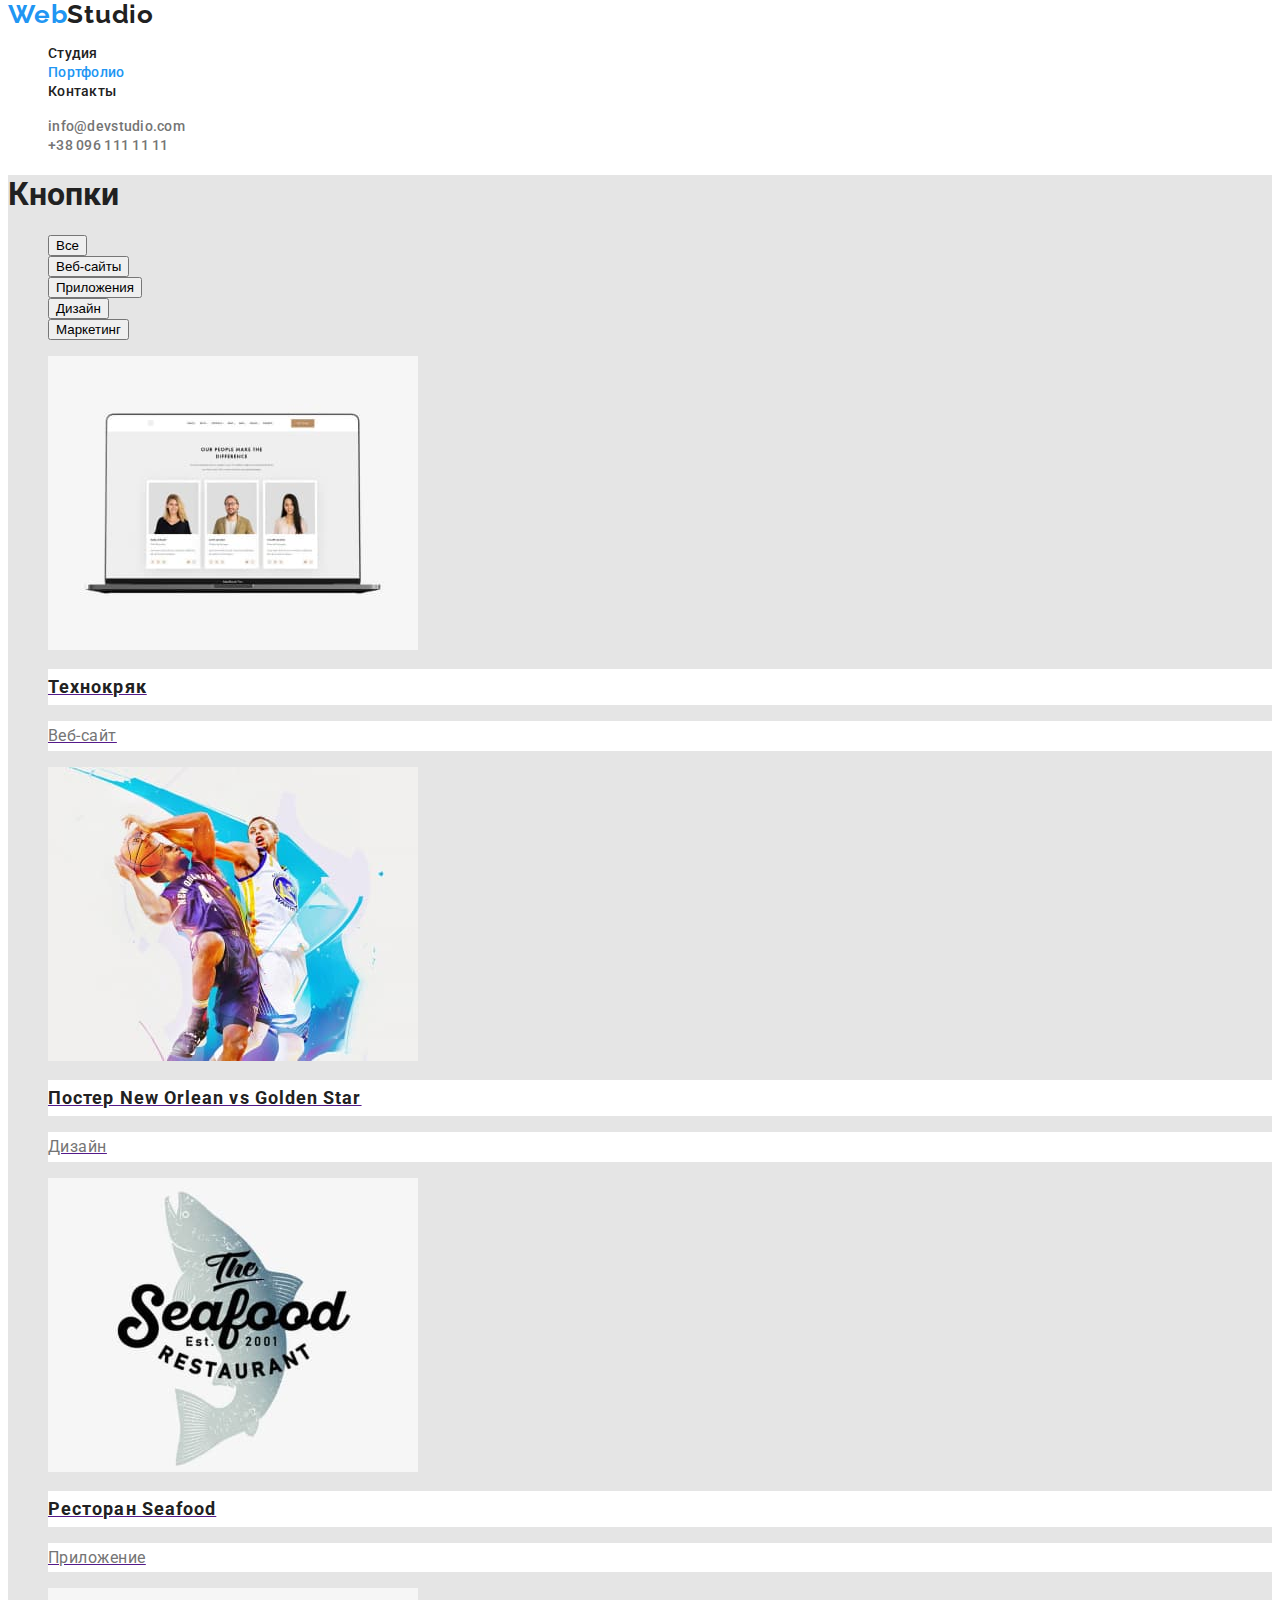
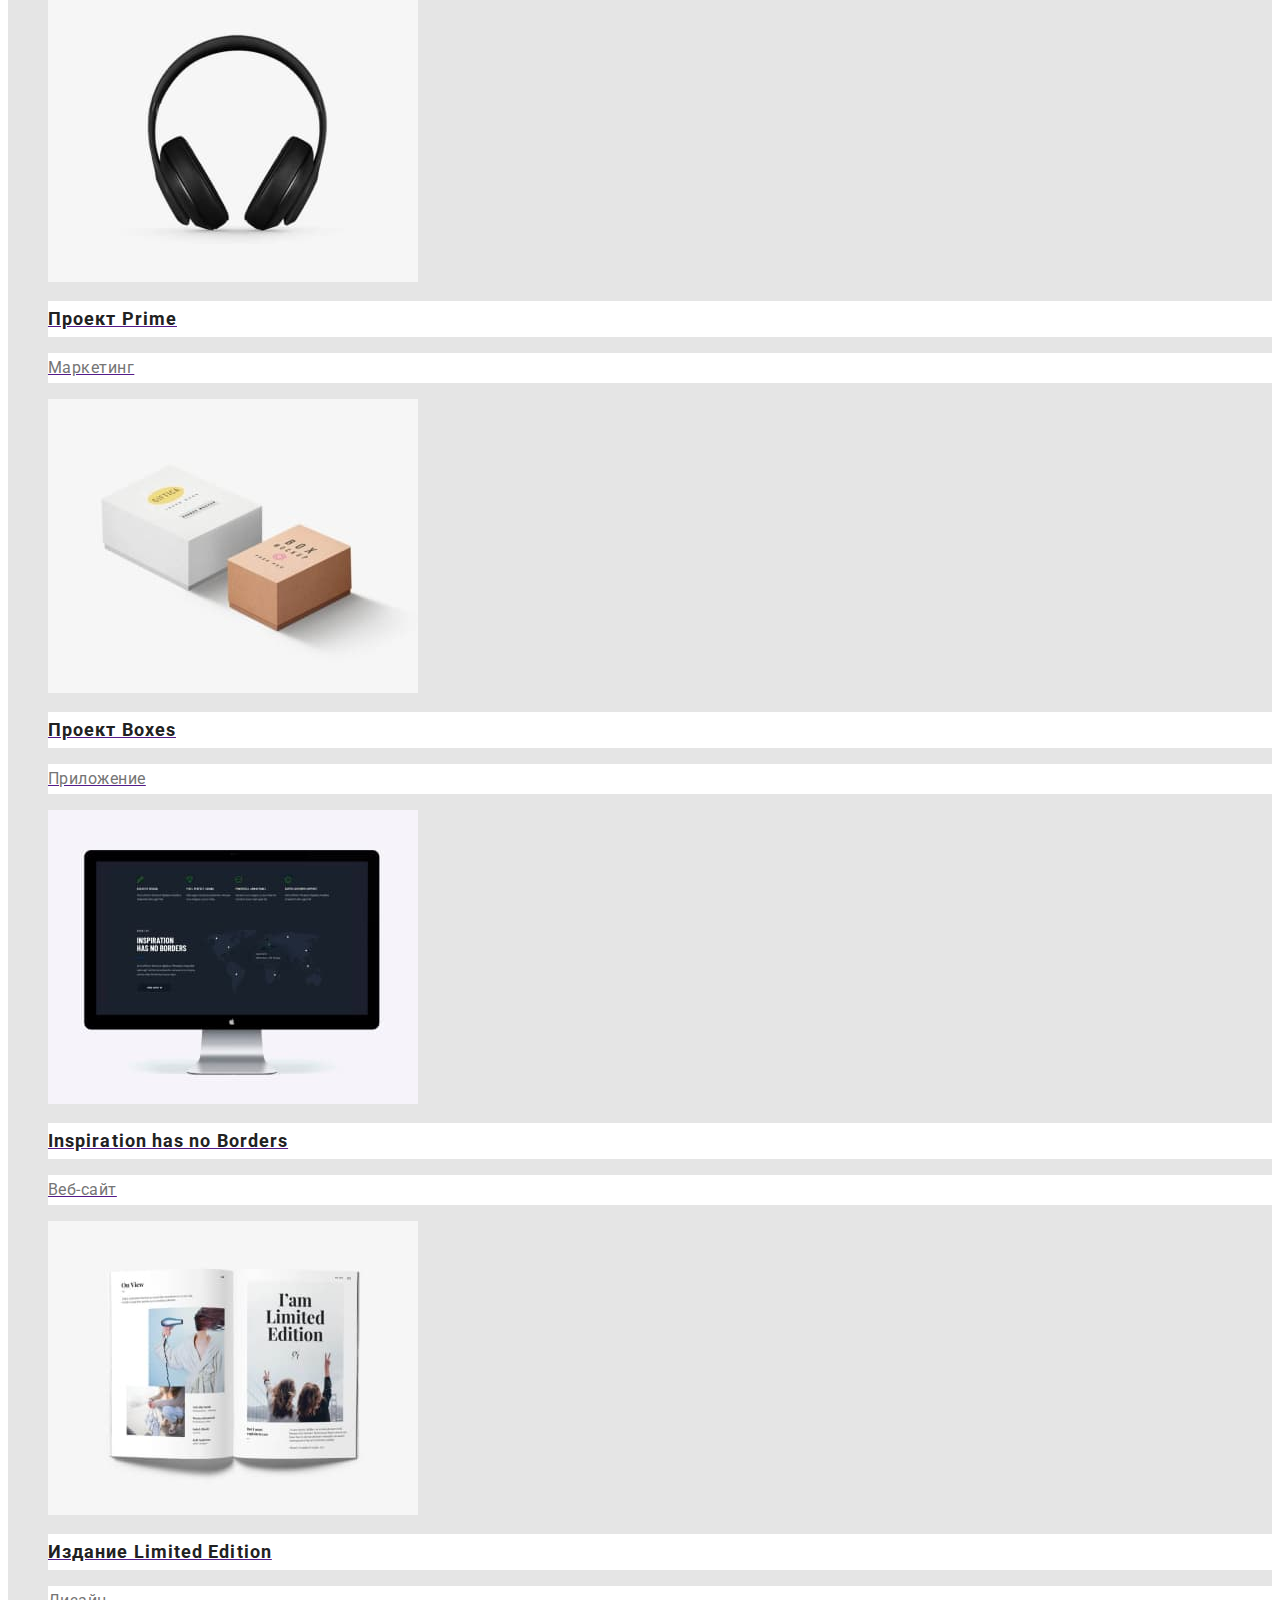
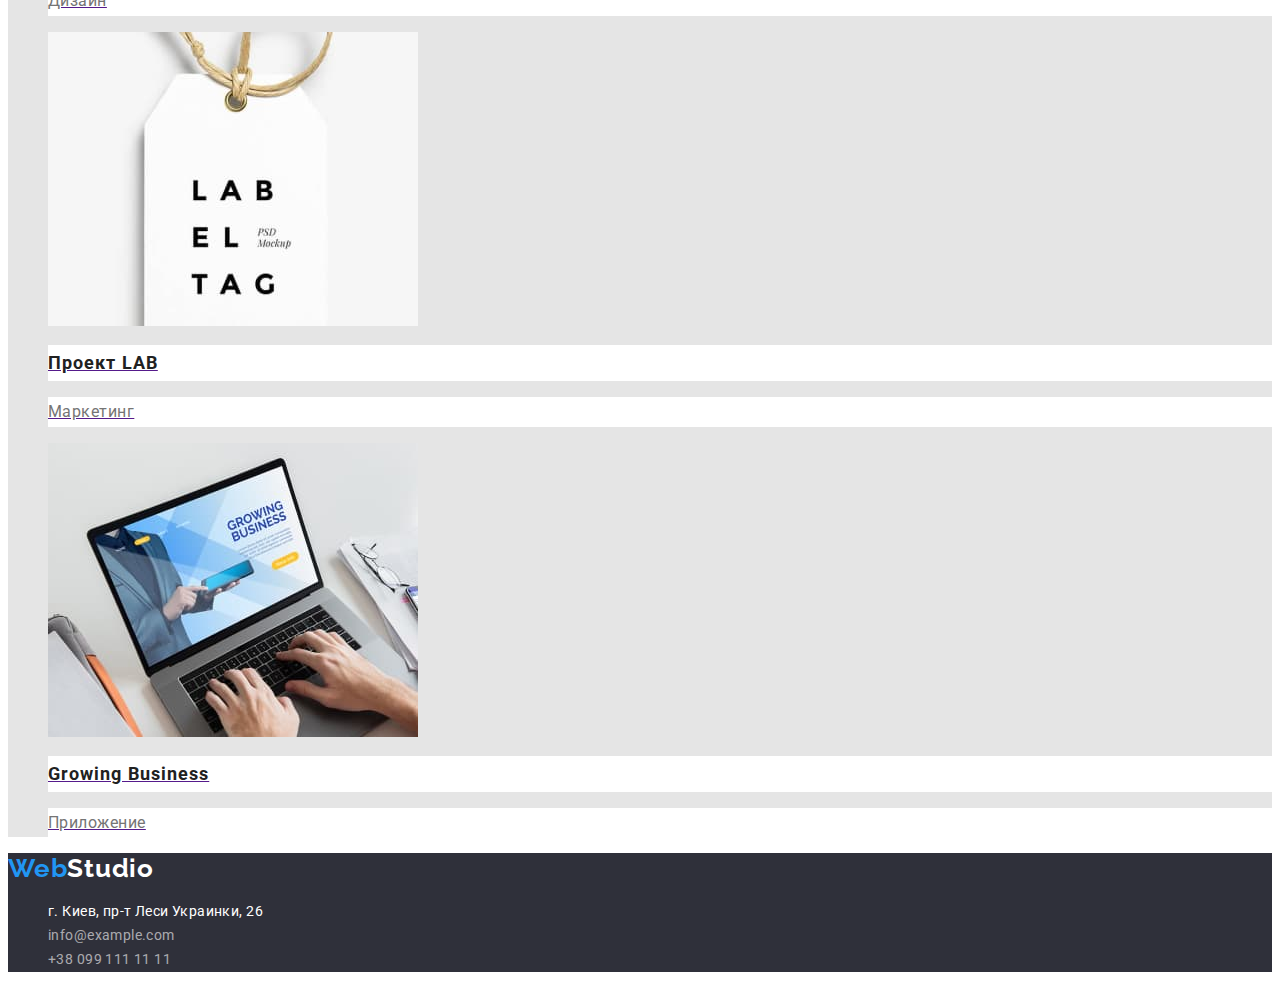
==== portfolio.html @ ed42fb60 "fix" ====
<!DOCTYPE html>
<html lang="ru">

<head>
    <meta charset="UTF-8" />
    <meta name="viewport" content="width=device-width, initial-scale=1.0" />
    <title>Document</title>
    <link rel="preconnect" href="https://fonts.googleapis.com">
    <link rel="preconnect" href="https://fonts.gstatic.com" crossorigin>
    <link
        href="https://fonts.googleapis.com/css2?family=Raleway:wght@700&family=Roboto:ital,wght@0,500;0,700;0,900;1,400&display=swap"
        rel="stylesheet">
    <link rel="stylesheet" href="./css/styles.css" />

</head>


<body>
    <!-- Шапка сайта -->
    <header class="header">
        <nav class="header-navigation">
            <a class="header-logo link" href="/index.html">
                Web<span class="header-studio">Studio</span>
            </a>


            <ul class="header-list list ">
                <li class="header-item"><a href="./index.html" class="header-link link">Студия</a></li>
                <li class="header-item"><a href=" ./portfolio.html" class="header-link current link">Портфолио</a></li>
                <li class="header-item"><a href="" class="header-link link"> Контакты</a></li>
            </ul>

            <ul class="header-mail-tel">
                <li class="header-mail list"><a href="" class="mail-link link">info@devstudio.com</a></li>
                <li class="header-tel list"><a href="" class="tel-link link">+38 096 111 11 11</a></li>
            </ul>
        </nav>
    </header>

    <main>
        <!-- Кнопки -->
        <section class="main-menu">
            <h1>Кнопки</h1>
            <ul class="main-menu-list list">
                <li class="main-menu-item"><button class="main-btn" type="button">Все</button></li>
                <li class="main-menu-item"><button class="main-btn" type="button">Веб-сайты</button></li>
                <li class="main-menu-item"><button class="main-btn" type="button">Приложения</button></li>
                <li class="main-menu-item"><button class="main-btn" type="button">Дизайн</button></li>
                <li class="main-menu-item"><button class="main-btn" type="button">Маркетинг</button></li>

            </ul>
            <!-- Портфолио -->
            <ul class="portfolio-list list">
                <li class="portfolio-item"><a href=""><img src="./images/portfolio1.jpg" alt="" width="370" />
                        <h2 class="portfolio-text">Технокряк</h2>
                        <p class="portfolio-pretext">Веб-сайт</p>
                    </a></li>
                <li class="portfolio-item"><a href=""><img src="./images/portfolio2.jpg" alt="планшет" width="370" />
                        <h2 class="portfolio-text">Постер New Orlean vs Golden Star</h2>
                        <p class="portfolio-pretext">Дизайн</p>
                    </a></li>
                <li class="portfolio-item"><a href=""><img src="./images/portfolio3.jpg" alt="планшет" width="370" />
                        <h2 class="portfolio-text">Ресторан Seafood</h2>
                        <p class="portfolio-pretext">Приложение</p>
                    </a></li>

                <li class="portfolio-item"><a href=""><img src="./images/portfolio4.jpg" alt="планшет" width="370" />
                        <h2 class="portfolio-text">Проект Prime</h2>
                        <p class="portfolio-pretext">Маркетинг</p>
                    </a></li>
                <li class="portfolio-item"><a href=""><img src="./images/portfolio5.jpg" alt="планшет" width="370" />
                        <h2 class="portfolio-text">Проект Boxes</h2>
                        <p class="portfolio-pretext">Приложение</p>
                    </a></li>
                <li class="portfolio-item"><a href=""><img src="./images/portfolio6.jpg" alt="планшет" width="370" />
                        <h2 class="portfolio-text">Inspiration has no Borders</h2>
                        <p class="portfolio-pretext">Веб-сайт</p>
                    </a></li>

                <li class="portfolio-item"><a href=""><img src="./images/portfolio7.jpg" alt="планшет" width="370" />
                        <h2 class="portfolio-text">Издание Limited Edition</h2>
                        <p class="portfolio-pretext">Дизайн</p>
                    </a></li>
                <li class="portfolio-item"><a href=""><img src="./images/portfolio8.jpg" alt="планшет" width="370" />
                        <h2 class="portfolio-text">Проект LAB</h2>
                        <p class="portfolio-pretext">Маркетинг</p>
                    </a></li>
                <li class="portfolio-item"><a href=""><img src="./images/portfolio9.jpg" alt="планшет" width="370" />
                        <h2 class="portfolio-text">Growing Business</h2>
                        <p class="portfolio-pretext">Приложение</p>
                    </a></li>

            </ul>

        </section>
    </main>
    <!-- Футер -->
    <footer class="footer">
        <a class="footer-logo link" href="/">
            Web<span class="footer-studio">Studio</span>
        </a>

        <address class="adress">
            <ul class="adress-list list">
                <li class="adress-item">
                    <a class="footer-gps link"
                        href="https://www.google.com/maps/place/%D0%B1%D1%83%D0%BB.+%D0%9B%D0%B5%D1%81%D0%B8+%D0%A3%D0%BA%D1%80%D0%B0%D0%B8%D0%BD%D0%BA%D0%B8,+26,+%D0%9A%D0%B8%D0%B5%D0%B2,+02000/@50.4265807,30.5361971,17z/data=!3m1!4b1!4m5!3m4!1s0x40d4cf0e033ecbe9:0x57a4dffefec77da0!8m2!3d50.4265807!4d30.5383858">
                        г. Киев, пр-т Леси Украинки, 26 </a>
                </li>
                <li>
                    <a class="footer-mail link" href="mailto:info@example.com">info@example.com</a>
                </li>
                <li>
                    <a class="footer-tel link" href="tel:+38 099 111 11 11">+38 099 111 11 11</a>
                </li>
            </ul>
        </address>
    </footer>
</body>

</html>
---- css/styles.css ----
:root {
  --main-tittle-color: #212121;
  --tittle-text-color: #757575;
  --accent-color:      #2196f3;
    --first-text-color:  #2F303A;
  --second-text-color: #F5F4FA;
  --third-text-color: #E5E5E5;
  --fourth-text-color: #ffffff;
  --fifth-text-color: rgba(255, 255, 255, 0.6);

 
  
 
}
body {
  font-family: "Roboto", sans-serif;
  color:var(--main-tittle-color);
}
.list {
  list-style: none;
}
.link {
  text-decoration: none;
}
 /* ----------------------------------------------------------------HEADER----------------------- */
 .header-logo {
  font-family: Raleway;
  font-weight: 700;
  font-size: 26px;
  line-height: 1.19px;
  letter-spacing: 0.03em;
  color:var(--accent-color);
}
.header-studio  {
  font-family: Raleway;
  font-weight: 700;
  font-size: 26px;
  line-height: 1.19px;
  letter-spacing: 0.03em;
  color:var(--main-tittle-color);
}
.header-list .header-link.current{
  color: var(--accent-color);
}
.header-link{
font-family: Roboto;
font-weight: 500;
font-size: 14px;
line-height: 1.14;
letter-spacing: 0.02em;
color:var(--main-tittle-color);
}
.header-link:hover,
.header-link:focus {
  color:var(--accent-color);
}

.header-mail-tel a {
font-family: Roboto;
font-weight: 500;
font-size: 14px;
line-height: 1.14;
letter-spacing: 0.02em;
color: var(--tittle-text-color);
}
.header-mail-tel a:hover,
.header-mail-tel a:focus{
  color:var(--accent-color);
}
 /* ----------------------------------------------------------------HERO----------------------- */
.hero{
  background-color:var(--first-text-color);
}
 .hero-text{
font-family: Roboto;
font-style: normal;
font-weight: 900;
font-size: 44px;
line-height: 1.36;
text-align: center;
letter-spacing: 0.06em;
text-transform: uppercase;
color:var(--fourth-text-color);
background-color:var(--first-text-color) ;
}
.hero-btn{
  font-family: Roboto;
font-weight: 700;
font-size: 16px;
line-height: 1.87;
display: flex;
align-items: center;
text-align: center;
letter-spacing: 0.06em;
color:var(--fourth-text-color);
background-color:var(--accent-color);
 cursor: pointer;
}

 /* ----------------------------------------------------------------ADVANTAGE----------------------- */
.advantage{
  background-color: var(--third-text-color);
}

 .advantage-pre-tittle{
  font-family: Roboto;
font-weight: 700;
font-size: 14px;
line-height: 1.14px;
letter-spacing: 0.03em;
text-transform: uppercase;
color:var(--main-tittle-color);
}
.advantage-tittle{
  font-family: Roboto;
font-size: 14px;
line-height: 1.71px;
letter-spacing: 0.03em;
color:var(--tittle-text-color);
}
 /* ----------------------------------------------------------------EXAMPLES----------------------- */
.examples{
background-color: var(--third-text-color);
}
 .examples-text{
  font-family: Roboto;
font-weight: 700;
font-size: 36px;
line-height: 1.17;
text-align: center;
letter-spacing: 0.03em;
color:var(--main-tittle-color);
}
 /* ----------------------------------------------------------------TEAM----------------------- */
.team{
  background-color: var(--second-text-color);
}
 .team-text{
  font-family: Roboto;
font-weight: 700;
font-size: 36px;
line-height: 1.17;
text-align: center;
letter-spacing: 0.03em;
color:var(--main-tittle-color);
}

.team-aftertext{
  font-family: Roboto;
font-weight: 500;
font-size: 16px;
line-height: 1.19;
text-align: center;
letter-spacing: 0.03em;
color:var(--main-tittle-color);
}
.team-pretext {
  font-family: Roboto;
font-size: 16px;
line-height: 1.19;
text-align: center;
letter-spacing: 0.03em;
color:var(--tittle-text-color);
}
 /* ----------------------------------------------------------------FOOTER----------------------- */
.footer{
  background-color:var(--first-text-color) ;
}
.footer-logo{
font-family: Raleway;
font-weight: 700;
font-size: 26px;
line-height: 1.19;
letter-spacing: 0.03em;
color:var(--accent-color);
}

.footer-studio{
font-family: Raleway;
font-weight: 700;
font-size: 26px;
line-height: 1.19;
letter-spacing: 0.03em;
color:var(--fourth-text-color);
}
.footer-gps {
font-family: Roboto;
font-style: normal;
font-weight: normal;
font-size: 14px;
line-height: 1.71;
letter-spacing: 0.03em;
color:var(--fourth-text-color);
}
.footer-mail{
font-family: Roboto;
font-style: normal;
font-weight: normal;
font-size: 14px;
line-height: 1.71;
letter-spacing: 0.03em;
color:var(--fifth-text-color);
}
.footer-tel{
font-family: Roboto;
font-style: normal;
font-weight: normal;
font-size: 14px;
line-height: 1.71;
letter-spacing: 0.03em;
color:var(--fifth-text-color);
}
.main-menu{
  background-color:var(--third-text-color);
}
.main-menu-item{
  font-family: Roboto;
font-weight: 500;
font-size: 16px;
line-height: 1.62px;
letter-spacing: 0.03em;
color:var(--main-tittle-color);

}

.main-btn{
  cursor: pointer;
}
.main-btn:hover,
.main-btn:focus{
  color:var(--accent-color)
}
.portfolio-text{
  font-family: Roboto;
font-weight: 700;
font-size: 18px;
line-height: 2.0;
letter-spacing: 0.06em;
color:var(--main-tittle-color);
background-color: var(--fourth-text-color);

}

.portfolio-pretext{
  font-family: Roboto;
font-style: normal;
font-weight: normal;
font-size: 16px;
line-height: 1.87;
letter-spacing: 0.03em;
color:var(--tittle-text-color);
background-color: var(--fourth-text-color);

}
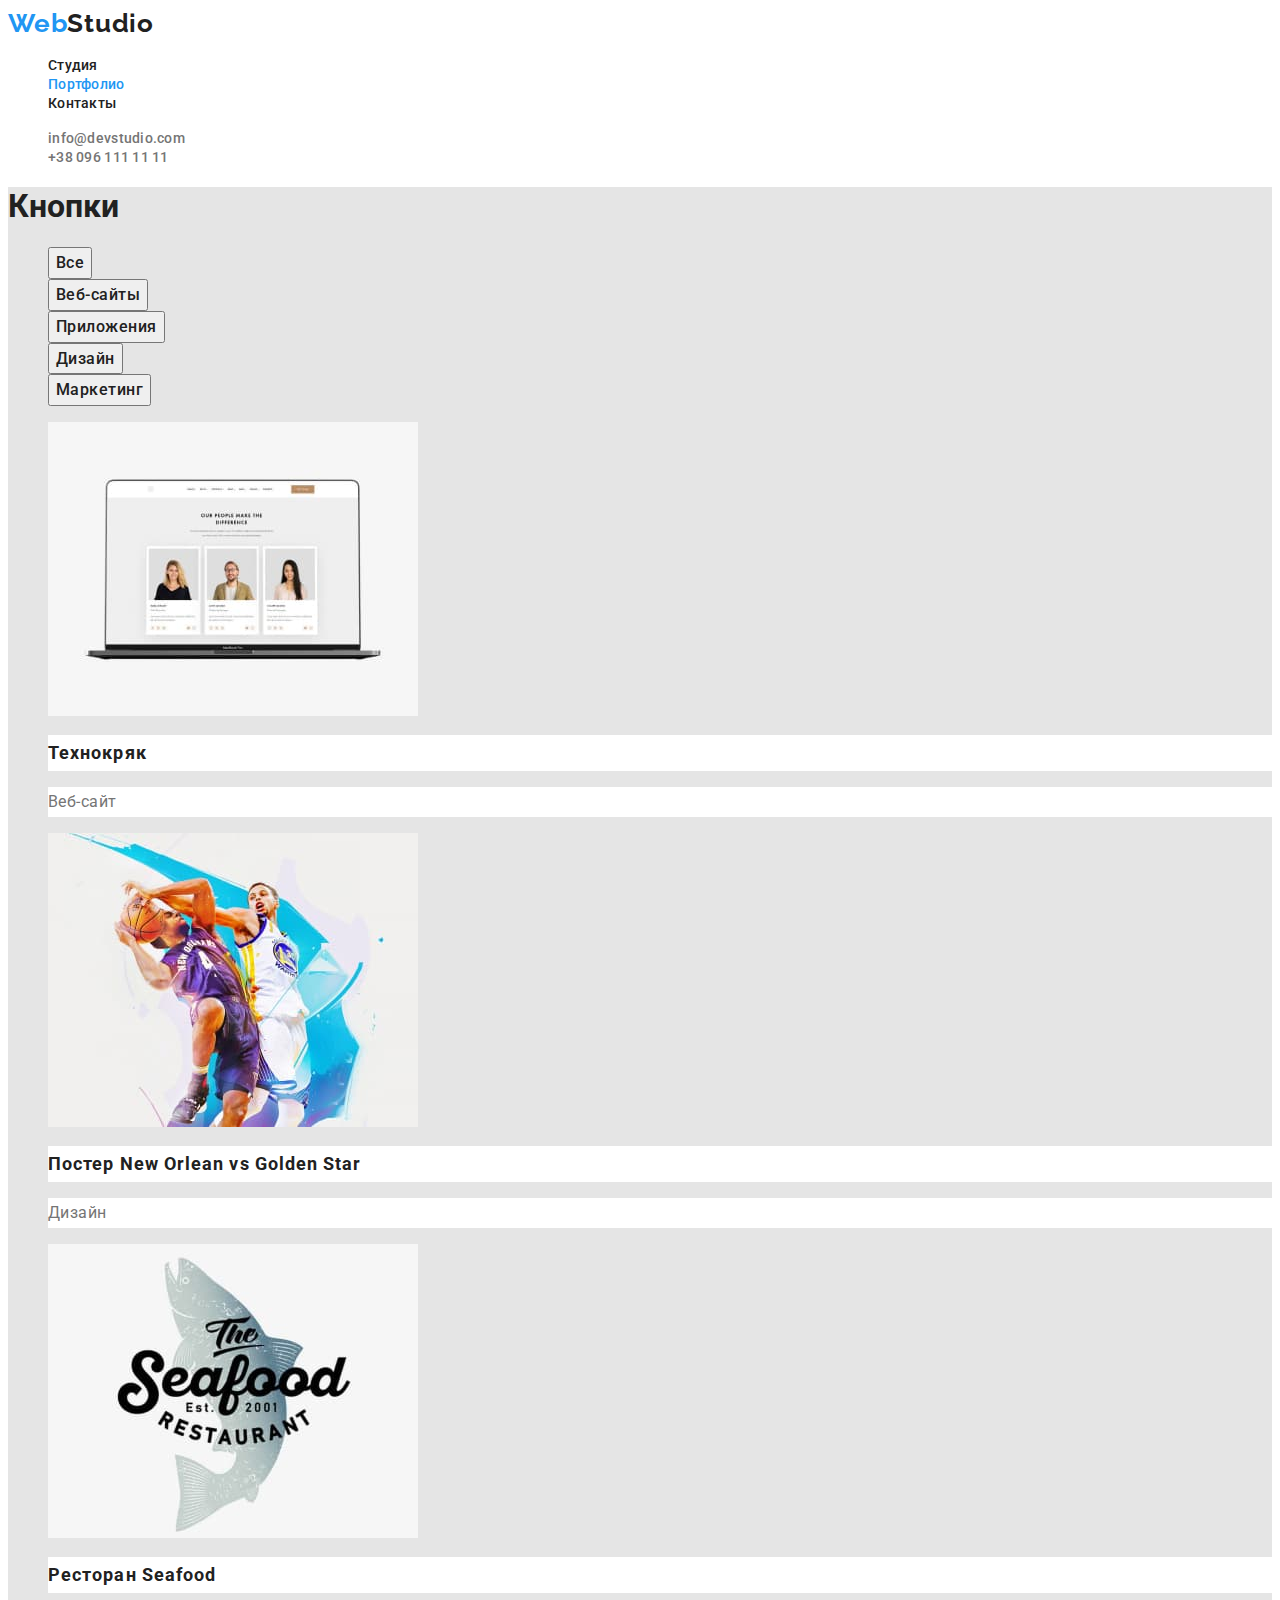
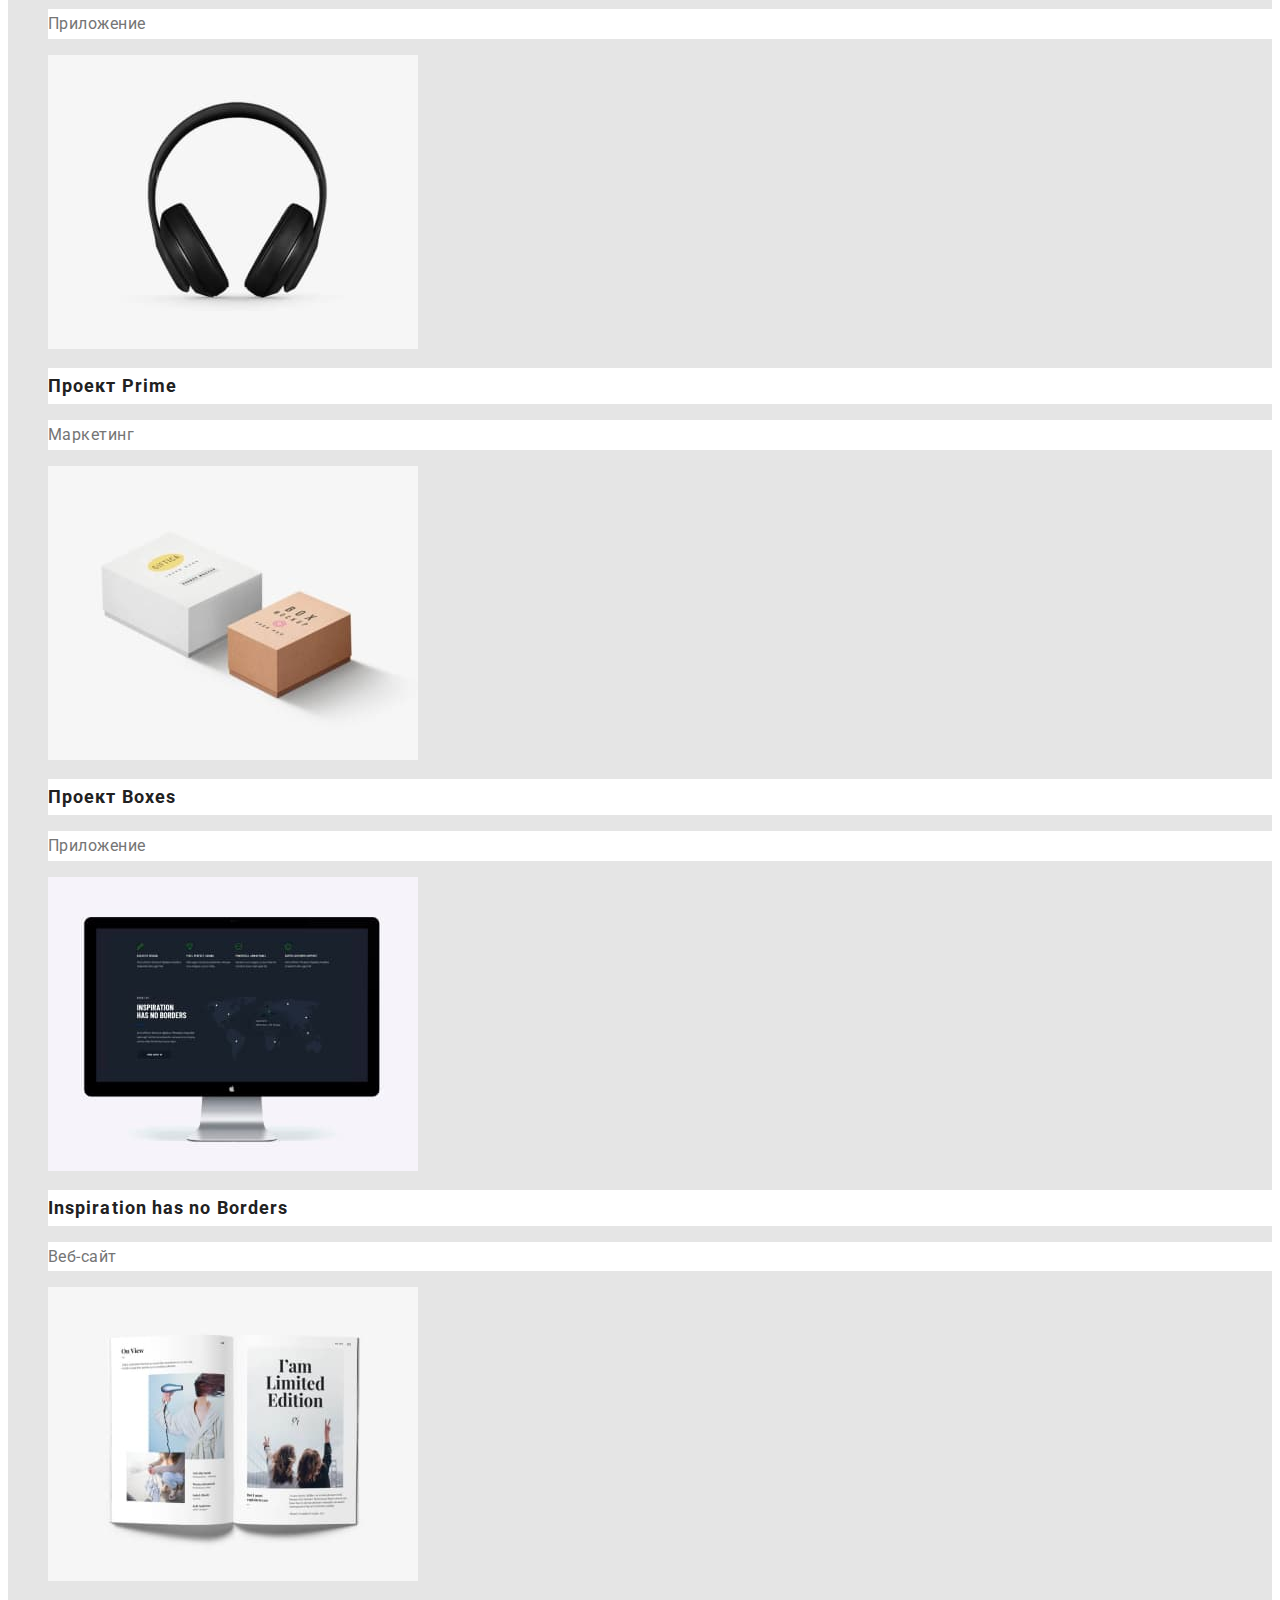
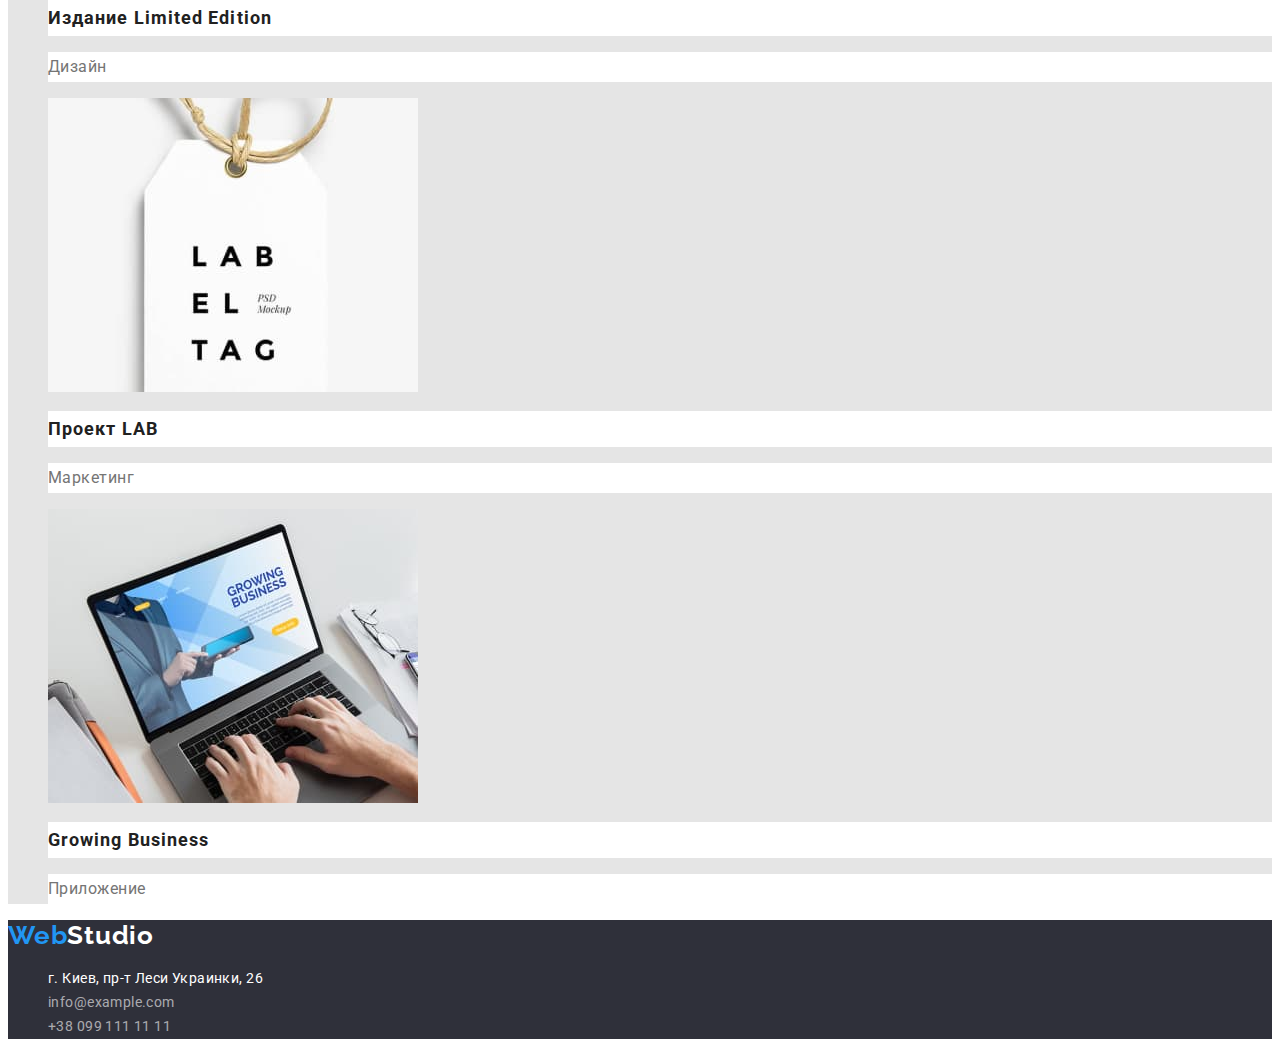
==== commit 514353c8: "HomeWork2" ====
--- a/portfolio.html
+++ b/portfolio.html
@@ -51,41 +51,50 @@
             </ul>
             <!-- Портфолио -->
             <ul class="portfolio-list list">
-                <li class="portfolio-item"><a href=""><img src="./images/portfolio1.jpg" alt="" width="370" />
-                        <h2 class="portfolio-text">Технокряк</h2>
+                <li class="portfolio-item"><a class="link" href=""><img src="./images/portfolio1.jpg" alt=""
+                            width="370" />
+                        <h2 class="portfolio-text ">Технокряк</h2>
                         <p class="portfolio-pretext">Веб-сайт</p>
                     </a></li>
-                <li class="portfolio-item"><a href=""><img src="./images/portfolio2.jpg" alt="планшет" width="370" />
+                <li class="portfolio-item"><a class="link" href=""><img src="./images/portfolio2.jpg" alt="планшет"
+                            width="370" />
                         <h2 class="portfolio-text">Постер New Orlean vs Golden Star</h2>
                         <p class="portfolio-pretext">Дизайн</p>
                     </a></li>
-                <li class="portfolio-item"><a href=""><img src="./images/portfolio3.jpg" alt="планшет" width="370" />
+                <li class="portfolio-item"><a class="link" href=""><img src="./images/portfolio3.jpg" alt="планшет"
+                            width="370" />
                         <h2 class="portfolio-text">Ресторан Seafood</h2>
                         <p class="portfolio-pretext">Приложение</p>
                     </a></li>
 
-                <li class="portfolio-item"><a href=""><img src="./images/portfolio4.jpg" alt="планшет" width="370" />
+                <li class="portfolio-item"><a class="link" href=""><img src="./images/portfolio4.jpg" alt="планшет"
+                            width="370" />
                         <h2 class="portfolio-text">Проект Prime</h2>
                         <p class="portfolio-pretext">Маркетинг</p>
                     </a></li>
-                <li class="portfolio-item"><a href=""><img src="./images/portfolio5.jpg" alt="планшет" width="370" />
+                <li class="portfolio-item"><a class="link" href=""><img src="./images/portfolio5.jpg" alt="планшет"
+                            width="370" />
                         <h2 class="portfolio-text">Проект Boxes</h2>
                         <p class="portfolio-pretext">Приложение</p>
                     </a></li>
-                <li class="portfolio-item"><a href=""><img src="./images/portfolio6.jpg" alt="планшет" width="370" />
+                <li class="portfolio-item"><a class="link" href=""><img src="./images/portfolio6.jpg" alt="планшет"
+                            width="370" />
                         <h2 class="portfolio-text">Inspiration has no Borders</h2>
                         <p class="portfolio-pretext">Веб-сайт</p>
                     </a></li>
 
-                <li class="portfolio-item"><a href=""><img src="./images/portfolio7.jpg" alt="планшет" width="370" />
+                <li class="portfolio-item"><a class="link" href=""><img src="./images/portfolio7.jpg" alt="планшет"
+                            width="370" />
                         <h2 class="portfolio-text">Издание Limited Edition</h2>
                         <p class="portfolio-pretext">Дизайн</p>
                     </a></li>
-                <li class="portfolio-item"><a href=""><img src="./images/portfolio8.jpg" alt="планшет" width="370" />
+                <li class="portfolio-item"><a class="link" href=""><img src="./images/portfolio8.jpg" alt="планшет"
+                            width="370" />
                         <h2 class="portfolio-text">Проект LAB</h2>
                         <p class="portfolio-pretext">Маркетинг</p>
                     </a></li>
-                <li class="portfolio-item"><a href=""><img src="./images/portfolio9.jpg" alt="планшет" width="370" />
+                <li class="portfolio-item"><a class="link" href=""><img src="./images/portfolio9.jpg" alt="планшет"
+                            width="370" />
                         <h2 class="portfolio-text">Growing Business</h2>
                         <p class="portfolio-pretext">Приложение</p>
                     </a></li>
--- a/css/styles.css
+++ b/css/styles.css
@@ -7,10 +7,6 @@
   --third-text-color: #E5E5E5;
   --fourth-text-color: #ffffff;
   --fifth-text-color: rgba(255, 255, 255, 0.6);
-
- 
-  
- 
 }
 body {
   font-family: "Roboto", sans-serif;
@@ -27,7 +23,7 @@
   font-family: Raleway;
   font-weight: 700;
   font-size: 26px;
-  line-height: 1.19px;
+  line-height: 1.19;
   letter-spacing: 0.03em;
   color:var(--accent-color);
 }
@@ -35,7 +31,7 @@
   font-family: Raleway;
   font-weight: 700;
   font-size: 26px;
-  line-height: 1.19px;
+  line-height: 1.19;
   letter-spacing: 0.03em;
   color:var(--main-tittle-color);
 }
@@ -43,7 +39,6 @@
   color: var(--accent-color);
 }
 .header-link{
-font-family: Roboto;
 font-weight: 500;
 font-size: 14px;
 line-height: 1.14;
@@ -56,7 +51,6 @@
 }
 
 .header-mail-tel a {
-font-family: Roboto;
 font-weight: 500;
 font-size: 14px;
 line-height: 1.14;
@@ -72,7 +66,6 @@
   background-color:var(--first-text-color);
 }
  .hero-text{
-font-family: Roboto;
 font-style: normal;
 font-weight: 900;
 font-size: 44px;
@@ -84,7 +77,6 @@
 background-color:var(--first-text-color) ;
 }
 .hero-btn{
-  font-family: Roboto;
 font-weight: 700;
 font-size: 16px;
 line-height: 1.87;
@@ -96,25 +88,22 @@
 background-color:var(--accent-color);
  cursor: pointer;
 }
-
  /* ----------------------------------------------------------------ADVANTAGE----------------------- */
 .advantage{
   background-color: var(--third-text-color);
 }
 
  .advantage-pre-tittle{
-  font-family: Roboto;
-font-weight: 700;
-font-size: 14px;
-line-height: 1.14px;
+font-weight: 700;
+font-size: 14px;
+line-height: 1.14;
 letter-spacing: 0.03em;
 text-transform: uppercase;
 color:var(--main-tittle-color);
 }
 .advantage-tittle{
-  font-family: Roboto;
-font-size: 14px;
-line-height: 1.71px;
+font-size: 14px;
+line-height: 1.71;
 letter-spacing: 0.03em;
 color:var(--tittle-text-color);
 }
@@ -123,7 +112,6 @@
 background-color: var(--third-text-color);
 }
  .examples-text{
-  font-family: Roboto;
 font-weight: 700;
 font-size: 36px;
 line-height: 1.17;
@@ -136,7 +124,6 @@
   background-color: var(--second-text-color);
 }
  .team-text{
-  font-family: Roboto;
 font-weight: 700;
 font-size: 36px;
 line-height: 1.17;
@@ -146,7 +133,6 @@
 }
 
 .team-aftertext{
-  font-family: Roboto;
 font-weight: 500;
 font-size: 16px;
 line-height: 1.19;
@@ -155,7 +141,7 @@
 color:var(--main-tittle-color);
 }
 .team-pretext {
-  font-family: Roboto;
+  font-weight: 400;
 font-size: 16px;
 line-height: 1.19;
 text-align: center;
@@ -174,7 +160,6 @@
 letter-spacing: 0.03em;
 color:var(--accent-color);
 }
-
 .footer-studio{
 font-family: Raleway;
 font-weight: 700;
@@ -184,48 +169,46 @@
 color:var(--fourth-text-color);
 }
 .footer-gps {
-font-family: Roboto;
-font-style: normal;
-font-weight: normal;
+  font-family: Roboto;
+font-style: normal;
+font-weight: 400;
 font-size: 14px;
 line-height: 1.71;
 letter-spacing: 0.03em;
 color:var(--fourth-text-color);
 }
 .footer-mail{
-font-family: Roboto;
-font-style: normal;
-font-weight: normal;
+  font-family: Roboto;
+font-style: normal;
+font-weight: 400;
 font-size: 14px;
 line-height: 1.71;
 letter-spacing: 0.03em;
 color:var(--fifth-text-color);
 }
 .footer-tel{
-font-family: Roboto;
-font-style: normal;
-font-weight: normal;
+  font-family: Roboto;
+font-style: normal;
+font-weight: 400;
 font-size: 14px;
 line-height: 1.71;
 letter-spacing: 0.03em;
 color:var(--fifth-text-color);
 }
+/* -------------------------------ПОРТФОЛИО----------------- */
 .main-menu{
   background-color:var(--third-text-color);
 }
-.main-menu-item{
-  font-family: Roboto;
-font-weight: 500;
-font-size: 16px;
-line-height: 1.62px;
-letter-spacing: 0.03em;
-color:var(--main-tittle-color);
-
-}
-
 .main-btn{
-  cursor: pointer;
-}
+  font-family: Roboto;
+font-weight: 500;
+font-size: 16px;
+line-height: 1.62;
+letter-spacing: 0.03em;
+color:var(--main-tittle-color);
+}
+.main-btn{
+  cursor: pointer;}
 .main-btn:hover,
 .main-btn:focus{
   color:var(--accent-color)
@@ -238,13 +221,9 @@
 letter-spacing: 0.06em;
 color:var(--main-tittle-color);
 background-color: var(--fourth-text-color);
-
-}
-
-.portfolio-pretext{
-  font-family: Roboto;
-font-style: normal;
-font-weight: normal;
+}
+.portfolio-pretext{font-family: Roboto;
+font-weight: 400;
 font-size: 16px;
 line-height: 1.87;
 letter-spacing: 0.03em;
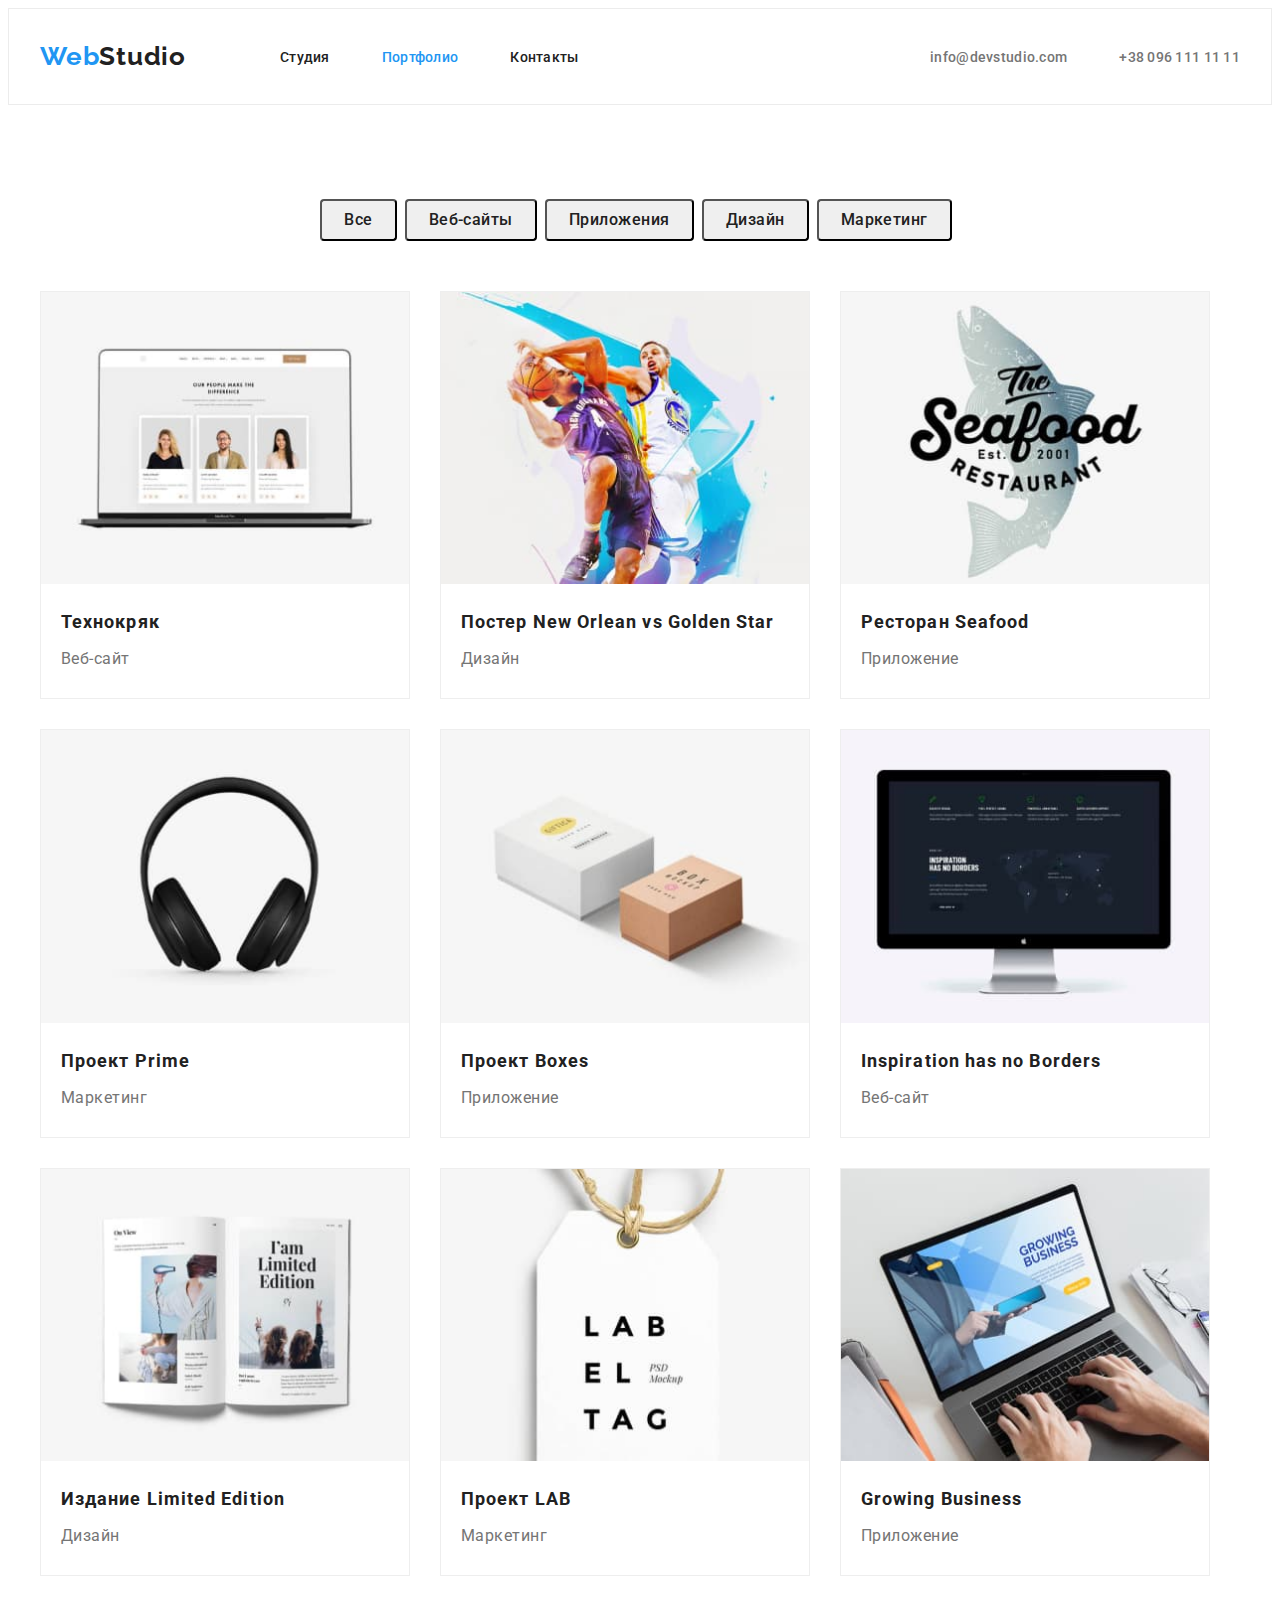
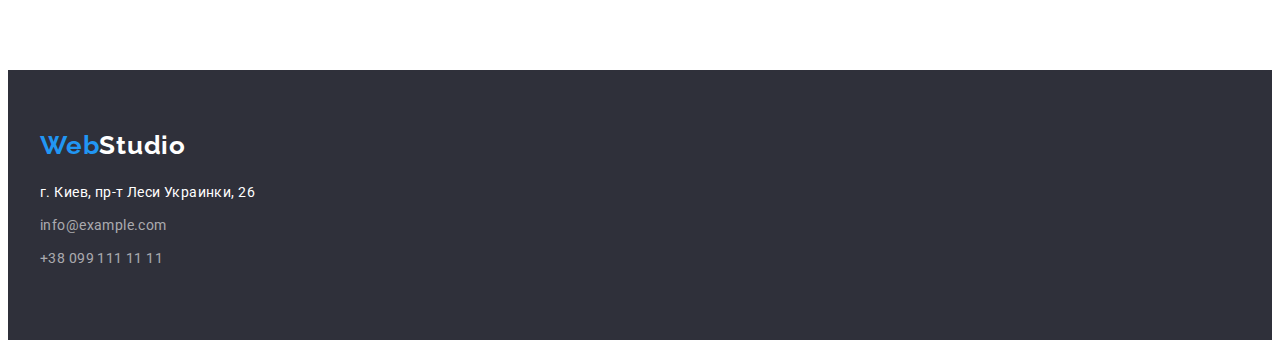
==== commit 9f37c6de: "5555" ====
--- a/portfolio.html
+++ b/portfolio.html
@@ -18,112 +18,141 @@
 <body>
     <!-- Шапка сайта -->
     <header class="header">
-        <nav class="header-navigation">
-            <a class="header-logo link" href="/index.html">
-                Web<span class="header-studio">Studio</span>
-            </a>
+        <div class="container">
+            <nav class="header-navigation">
+                <a class="header-logo link" href="/index.html">
+                    Web<span class="header-studio">Studio</span>
+                </a>
 
 
-            <ul class="header-list list ">
-                <li class="header-item"><a href="./index.html" class="header-link link">Студия</a></li>
-                <li class="header-item"><a href=" ./portfolio.html" class="header-link current link">Портфолио</a></li>
-                <li class="header-item"><a href="" class="header-link link"> Контакты</a></li>
-            </ul>
+                <ul class="header-list list ">
+                    <li class="header-item"><a href="./index.html" class="header-link link">Студия</a></li>
+                    <li class="header-item"><a href=" ./portfolio.html" class="header-link current link">Портфолио</a>
+                    </li>
+                    <li class="header-item"><a href="" class="header-link link"> Контакты</a></li>
+                </ul>
 
-            <ul class="header-mail-tel">
-                <li class="header-mail list"><a href="" class="mail-link link">info@devstudio.com</a></li>
-                <li class="header-tel list"><a href="" class="tel-link link">+38 096 111 11 11</a></li>
-            </ul>
-        </nav>
+                <ul class="header-mail-tel">
+                    <li class="header-mail list"><a href="" class="mail-link link">info@devstudio.com</a></li>
+                    <li class="header-tel list"><a href="" class="tel-link link">+38 096 111 11 11</a></li>
+                </ul>
+            </nav>
+        </div>
     </header>
 
     <main>
         <!-- Кнопки -->
         <section class="main-menu">
-            <h1>Кнопки</h1>
-            <ul class="main-menu-list list">
-                <li class="main-menu-item"><button class="main-btn" type="button">Все</button></li>
-                <li class="main-menu-item"><button class="main-btn" type="button">Веб-сайты</button></li>
-                <li class="main-menu-item"><button class="main-btn" type="button">Приложения</button></li>
-                <li class="main-menu-item"><button class="main-btn" type="button">Дизайн</button></li>
-                <li class="main-menu-item"><button class="main-btn" type="button">Маркетинг</button></li>
+            <div class="container">
+                <h1 class="main-menu-buttons">Кнопки</h1>
+                <div class="container-buttons">
+                    <ul class="main-menu-list list">
+                        <li class="main-menu-item"><button class="main-btn" type="button">Все</button></li>
+                        <li class="main-menu-item"><button class="main-btn" type="button">Веб-сайты</button></li>
+                        <li class="main-menu-item"><button class="main-btn" type="button">Приложения</button></li>
+                        <li class="main-menu-item"><button class="main-btn" type="button">Дизайн</button></li>
+                        <li class="main-menu-item"><button class="main-btn" type="button">Маркетинг</button></li>
 
-            </ul>
-            <!-- Портфолио -->
-            <ul class="portfolio-list list">
-                <li class="portfolio-item"><a class="link" href=""><img src="./images/portfolio1.jpg" alt=""
-                            width="370" />
-                        <h2 class="portfolio-text ">Технокряк</h2>
-                        <p class="portfolio-pretext">Веб-сайт</p>
-                    </a></li>
-                <li class="portfolio-item"><a class="link" href=""><img src="./images/portfolio2.jpg" alt="планшет"
-                            width="370" />
-                        <h2 class="portfolio-text">Постер New Orlean vs Golden Star</h2>
-                        <p class="portfolio-pretext">Дизайн</p>
-                    </a></li>
-                <li class="portfolio-item"><a class="link" href=""><img src="./images/portfolio3.jpg" alt="планшет"
-                            width="370" />
-                        <h2 class="portfolio-text">Ресторан Seafood</h2>
-                        <p class="portfolio-pretext">Приложение</p>
-                    </a></li>
+                    </ul>
+                </div>
 
-                <li class="portfolio-item"><a class="link" href=""><img src="./images/portfolio4.jpg" alt="планшет"
-                            width="370" />
-                        <h2 class="portfolio-text">Проект Prime</h2>
-                        <p class="portfolio-pretext">Маркетинг</p>
-                    </a></li>
-                <li class="portfolio-item"><a class="link" href=""><img src="./images/portfolio5.jpg" alt="планшет"
-                            width="370" />
-                        <h2 class="portfolio-text">Проект Boxes</h2>
-                        <p class="portfolio-pretext">Приложение</p>
-                    </a></li>
-                <li class="portfolio-item"><a class="link" href=""><img src="./images/portfolio6.jpg" alt="планшет"
-                            width="370" />
-                        <h2 class="portfolio-text">Inspiration has no Borders</h2>
-                        <p class="portfolio-pretext">Веб-сайт</p>
-                    </a></li>
+                <!-- Портфолио -->
+                <ul class="portfolio-list list">
+                    <li class="portfolio-item"><a class="link" href=""><img src="./images/portfolio1.jpg" alt="ноутбук"
+                                width="370" />
+                            <div class="portfolio-item-content">
+                                <h2 class="portfolio-text ">Технокряк</h2>
+                                <p class="portfolio-pretext">Веб-сайт</p>
+                            </div>
+                        </a></li>
+                    <li class="portfolio-item"><a class="link" href=""><img src="./images/portfolio2.jpg"
+                                alt="два баскетболиста" width="370" />
+                            <div class="portfolio-item-content">
+                                <h2 class="portfolio-text">Постер New Orlean vs Golden Star</h2>
+                                <p class="portfolio-pretext">Дизайн</p>
+                            </div>
+                        </a></li>
+                    <li class="portfolio-item"><a class="link" href=""><img src="./images/portfolio3.jpg"
+                                alt="лого ресторана" width="370" />
+                            <div class="portfolio-item-content">
+                                <h2 class="portfolio-text">Ресторан Seafood</h2>
+                                <p class="portfolio-pretext">Приложение</p>
+                            </div>
+                        </a></li>
 
-                <li class="portfolio-item"><a class="link" href=""><img src="./images/portfolio7.jpg" alt="планшет"
-                            width="370" />
-                        <h2 class="portfolio-text">Издание Limited Edition</h2>
-                        <p class="portfolio-pretext">Дизайн</p>
-                    </a></li>
-                <li class="portfolio-item"><a class="link" href=""><img src="./images/portfolio8.jpg" alt="планшет"
-                            width="370" />
-                        <h2 class="portfolio-text">Проект LAB</h2>
-                        <p class="portfolio-pretext">Маркетинг</p>
-                    </a></li>
-                <li class="portfolio-item"><a class="link" href=""><img src="./images/portfolio9.jpg" alt="планшет"
-                            width="370" />
-                        <h2 class="portfolio-text">Growing Business</h2>
-                        <p class="portfolio-pretext">Приложение</p>
-                    </a></li>
+                    <li class="portfolio-item"><a class="link" href=""><img src="./images/portfolio4.jpg" alt="наушники"
+                                width="370" />
+                            <div class="portfolio-item-content">
+                                <h2 class="portfolio-text">Проект Prime</h2>
+                                <p class="portfolio-pretext">Маркетинг</p>
+                            </div>
+                        </a></li>
+                    <li class="portfolio-item"><a class="link" href=""><img src="./images/portfolio5.jpg"
+                                alt="две коробки" width="370" />
+                            <div class="portfolio-item-content">
+                                <h2 class="portfolio-text">Проект Boxes</h2>
+                                <p class="portfolio-pretext">Приложение</p>
+                            </div>
+                        </a></li>
+                    <li class="portfolio-item"><a class="link" href=""><img src="./images/portfolio6.jpg" alt="монитор"
+                                width="370" />
+                            <div class="portfolio-item-content">
+                                <h2 class="portfolio-text">Inspiration has no Borders</h2>
+                                <p class="portfolio-pretext">Веб-сайт</p>
+                            </div>
+                        </a></li>
 
-            </ul>
+                    <li class="portfolio-item"><a class="link" href=""><img src="./images/portfolio7.jpg" alt="журнал"
+                                width="370" />
+                            <div class="portfolio-item-content">
+                                <h2 class="portfolio-text">Издание Limited Edition</h2>
+                                <p class="portfolio-pretext">Дизайн</p>
+                            </div>
+                        </a></li>
+                    <li class="portfolio-item"><a class="link" href=""><img src="./images/portfolio8.jpg" alt="эмблема"
+                                width="370" />
+                            <div class="portfolio-item-content">
+                                <h2 class="portfolio-text">Проект LAB</h2>
+                                <p class="portfolio-pretext">Маркетинг</p>
+                            </div>
+                        </a></li>
+                    <li class="portfolio-item"><a class="link" href=""><img src="./images/portfolio9.jpg" alt="ноутбук"
+                                width="370" />
+                            <div class="portfolio-item-content">
+                                <h2 class="portfolio-text">Growing Business</h2>
+                                <p class="portfolio-pretext">Приложение</p>
+                            </div>
+                        </a></li>
 
+                </ul>
+            </div>
         </section>
     </main>
     <!-- Футер -->
     <footer class="footer">
-        <a class="footer-logo link" href="/">
-            Web<span class="footer-studio">Studio</span>
-        </a>
+        <div class="container">
+            <div class="container-footer-logo">
+                <a class="footer-logo link" href="/">
+                    Web<span class="footer-studio">Studio</span>
+                </a>
+            </div>
 
-        <address class="adress">
-            <ul class="adress-list list">
-                <li class="adress-item">
-                    <a class="footer-gps link"
-                        href="https://www.google.com/maps/place/%D0%B1%D1%83%D0%BB.+%D0%9B%D0%B5%D1%81%D0%B8+%D0%A3%D0%BA%D1%80%D0%B0%D0%B8%D0%BD%D0%BA%D0%B8,+26,+%D0%9A%D0%B8%D0%B5%D0%B2,+02000/@50.4265807,30.5361971,17z/data=!3m1!4b1!4m5!3m4!1s0x40d4cf0e033ecbe9:0x57a4dffefec77da0!8m2!3d50.4265807!4d30.5383858">
-                        г. Киев, пр-т Леси Украинки, 26 </a>
-                </li>
-                <li>
-                    <a class="footer-mail link" href="mailto:info@example.com">info@example.com</a>
-                </li>
-                <li>
-                    <a class="footer-tel link" href="tel:+38 099 111 11 11">+38 099 111 11 11</a>
-                </li>
-            </ul>
-        </address>
+            <address class="adress">
+                <ul class="adress-list list">
+                    <li class="adress-item">
+                        <a class="footer-gps link"
+                            href="https://www.google.com/maps/place/%D0%B1%D1%83%D0%BB.+%D0%9B%D0%B5%D1%81%D0%B8+%D0%A3%D0%BA%D1%80%D0%B0%D0%B8%D0%BD%D0%BA%D0%B8,+26,+%D0%9A%D0%B8%D0%B5%D0%B2,+02000/@50.4265807,30.5361971,17z/data=!3m1!4b1!4m5!3m4!1s0x40d4cf0e033ecbe9:0x57a4dffefec77da0!8m2!3d50.4265807!4d30.5383858">
+                            г. Киев, пр-т Леси Украинки, 26 </a>
+                    </li>
+                    <li class="adress-item">
+                        <a class="footer-mail link" href="mailto:info@example.com">info@example.com</a>
+                    </li>
+                    <li class="adress-item">
+                        <a class="footer-tel link" href="tel:+38 099 111 11 11">+38 099 111 11 11</a>
+                    </li>
+                </ul>
+            </address>
+        </div>
     </footer>
 </body>
 
--- a/css/styles.css
+++ b/css/styles.css
@@ -8,6 +8,35 @@
   --fourth-text-color: #ffffff;
   --fifth-text-color: rgba(255, 255, 255, 0.6);
 }
+p,
+h1,
+h2,
+h3,
+h4,
+h5,
+h6{
+  margin: 0;
+}
+
+ul{
+  margin: 0;
+  padding: 0;
+}
+button{
+  cursor: pointer;
+}
+img{
+  display: block;
+  max-width: 100%;
+  height: auto;
+}
+
+.container{ 
+  width: 1200px;
+  padding-left: 15px;
+  padding-right: 15px;
+  margin: 0 auto;
+}
 body {
   font-family: "Roboto", sans-serif;
   color:var(--main-tittle-color);
@@ -19,12 +48,27 @@
   text-decoration: none;
 }
  /* ----------------------------------------------------------------HEADER----------------------- */
+.header{
+  padding-top: 32px;
+  padding-bottom: 32px;
+ border: 1px solid #ECECEC
+}
+ .header-navigation{
+  display: flex;
+  align-items: center;
+
+}
+.header-container{
+  display: flex;
+  align-items: center;
+}
  .header-logo {
   font-family: Raleway;
   font-weight: 700;
   font-size: 26px;
   line-height: 1.19;
   letter-spacing: 0.03em;
+  margin-right: 94px;
   color:var(--accent-color);
 }
 .header-studio  {
@@ -38,6 +82,15 @@
 .header-list .header-link.current{
   color: var(--accent-color);
 }
+.header-list{
+  display: flex;
+}
+.header-item{
+  margin-right: 52px;
+}
+.header-item:last-child{
+  margin:right 0px ;
+}
 .header-link{
 font-weight: 500;
 font-size: 14px;
@@ -49,7 +102,10 @@
 .header-link:focus {
   color:var(--accent-color);
 }
-
+.header-mail-tel{
+  display: flex;
+margin-left: auto;
+}
 .header-mail-tel a {
 font-weight: 500;
 font-size: 14px;
@@ -61,8 +117,14 @@
 .header-mail-tel a:focus{
   color:var(--accent-color);
 }
+.header-mail{
+  margin-right: 52px;
+}
  /* ----------------------------------------------------------------HERO----------------------- */
-.hero{
+.hero-container {
+  padding: 200px 280px;
+width: 1600px;
+height: 600px;
   background-color:var(--first-text-color);
 }
  .hero-text{
@@ -73,8 +135,13 @@
 text-align: center;
 letter-spacing: 0.06em;
 text-transform: uppercase;
+margin-bottom: 40px;
 color:var(--fourth-text-color);
 background-color:var(--first-text-color) ;
+}
+.hero-btn{
+  display: inline-block;
+  padding: 10px 32px;
 }
 .hero-btn{
 font-weight: 700;
@@ -83,60 +150,103 @@
 display: flex;
 align-items: center;
 text-align: center;
+border-radius: 4px;
+margin-right: auto;
+margin-left: auto;
 letter-spacing: 0.06em;
 color:var(--fourth-text-color);
 background-color:var(--accent-color);
  cursor: pointer;
 }
  /* ----------------------------------------------------------------ADVANTAGE----------------------- */
-.advantage{
-  background-color: var(--third-text-color);
-}
-
+
+ .advantage{
+  background-color: var(--fourth-text-color);
+padding-top: 94px ;
+}
+.advantage-list{
+  display: flex;
+}
  .advantage-pre-tittle{
 font-weight: 700;
 font-size: 14px;
+width: 270px;
+margin-bottom: 10px;
+margin-right: 30px;
 line-height: 1.14;
 letter-spacing: 0.03em;
 text-transform: uppercase;
 color:var(--main-tittle-color);
 }
+.advantage-pre-tittle:last-child{
+  margin-right: 0px ;}
 .advantage-tittle{
 font-size: 14px;
 line-height: 1.71;
+width: 270px;
 letter-spacing: 0.03em;
 color:var(--tittle-text-color);
 }
  /* ----------------------------------------------------------------EXAMPLES----------------------- */
 .examples{
-background-color: var(--third-text-color);
+background-color: var(--fourth-text-color);
+padding: 94px 94px;
+}
+.examples-item{
+  margin-right: 30px;
+}
+.examples-item:last-child{
+  margin-right: 0px ;}
+.examples-list{
+  display: flex;
 }
  .examples-text{
 font-weight: 700;
 font-size: 36px;
 line-height: 1.17;
 text-align: center;
+margin-bottom: 50px;
 letter-spacing: 0.03em;
 color:var(--main-tittle-color);
 }
  /* ----------------------------------------------------------------TEAM----------------------- */
 .team{
   background-color: var(--second-text-color);
+  padding: 94px 94px;
 }
  .team-text{
 font-weight: 700;
 font-size: 36px;
 line-height: 1.17;
-text-align: center;
-letter-spacing: 0.03em;
-color:var(--main-tittle-color);
-}
-
+margin-bottom: 50px;
+align-items: center;
+text-align: center;
+letter-spacing: 0.03em;
+color:var(--main-tittle-color);
+}
+.team-list{
+  display: flex; 
+  flex-wrap: wrap;
+  margin-right: -30px;  
+}
+.team-item{
+  box-shadow: 0px 1px 3px rgba(0, 0, 0, 0.12), 0px 1px 1px rgba(0, 0, 0, 0.14), 0px 2px 1px rgba(0, 0, 0, 0.2);
+border-radius: 0px 0px 4px 4px;
+
+  flex-basis: calc(100% / 4 - 30px);
+  margin-right: 30px;   
+}
+.team-item:last-child{
+  margin-right: 0px ;
+  
+}
+  
 .team-aftertext{
 font-weight: 500;
 font-size: 16px;
 line-height: 1.19;
 text-align: center;
+margin-bottom: 10px;
 letter-spacing: 0.03em;
 color:var(--main-tittle-color);
 }
@@ -148,10 +258,25 @@
 letter-spacing: 0.03em;
 color:var(--tittle-text-color);
 }
+.team-item-content{
+  padding: 30px 30px;
+  background-color: var(--fourth-text-color);
+}
  /* ----------------------------------------------------------------FOOTER----------------------- */
 .footer{
   background-color:var(--first-text-color) ;
-}
+  padding-top: 60px;
+  padding-bottom: 60px;
+}
+.container-footer-logo{
+  margin-bottom: 20px;
+}
+.adress-item{
+  margin-bottom: 9px;
+}
+.adress-item:last-child{
+  margin:right 0px ;}
+
 .footer-logo{
 font-family: Raleway;
 font-weight: 700;
@@ -197,7 +322,20 @@
 }
 /* -------------------------------ПОРТФОЛИО----------------- */
 .main-menu{
-  background-color:var(--third-text-color);
+  background-color:var(--fourth-text-color);
+  padding-top: 94px;
+  padding-bottom: 94px;
+}
+.main-menu-list{
+  display: flex;
+  margin-bottom: 50px;
+  justify-content: center;
+}
+.main-menu-buttons{
+  display: none;
+}
+.main-menu-item{
+  margin-right: 8px;
 }
 .main-btn{
   font-family: Roboto;
@@ -205,29 +343,65 @@
 font-size: 16px;
 line-height: 1.62;
 letter-spacing: 0.03em;
+border-radius: 4px;
+padding: 6px 22px;
+min-width: 73px;
+text-align: center;
+border-radius: 4px;
 color:var(--main-tittle-color);
 }
 .main-btn{
   cursor: pointer;}
 .main-btn:hover,
 .main-btn:focus{
-  color:var(--accent-color)
+  color:var(--fourth-text-color);
+  background-color: var(--accent-color);
+}
+/* -----------------------------СЕТКА------------------------------ */
+.portfolio-list{
+  display: flex;
+  flex-wrap: wrap;
+}
+.portfolio-item{
+flex-basis: calc(100% / 3 - 30px);
+  margin-right: 30px;  
+  margin-bottom: 30px; 
+  border: 1px solid #EEEEEE;
+box-sizing: border-box;
+}
+
+.portfolio-item:nth-child(3n + 3) {
+  margin-right: 0px;
+}
+.portfolio-item:nth-last-child(-n + 3) {
+  margin-bottom: 0px;
+  }
+.portfolio-item-content{
+  padding-top: 20px;
+  padding-right: 24px;
+  padding-bottom: 24px;
+  padding-left: 20px;
 }
 .portfolio-text{
   font-family: Roboto;
 font-weight: 700;
 font-size: 18px;
+width: 322px;
+height: 36px;
 line-height: 2.0;
 letter-spacing: 0.06em;
+margin-bottom: 4px;
 color:var(--main-tittle-color);
 background-color: var(--fourth-text-color);
 }
 .portfolio-pretext{font-family: Roboto;
 font-weight: 400;
 font-size: 16px;
+width: 322px;
+height: 30px;
 line-height: 1.87;
 letter-spacing: 0.03em;
 color:var(--tittle-text-color);
 background-color: var(--fourth-text-color);
-
-}+}
+
